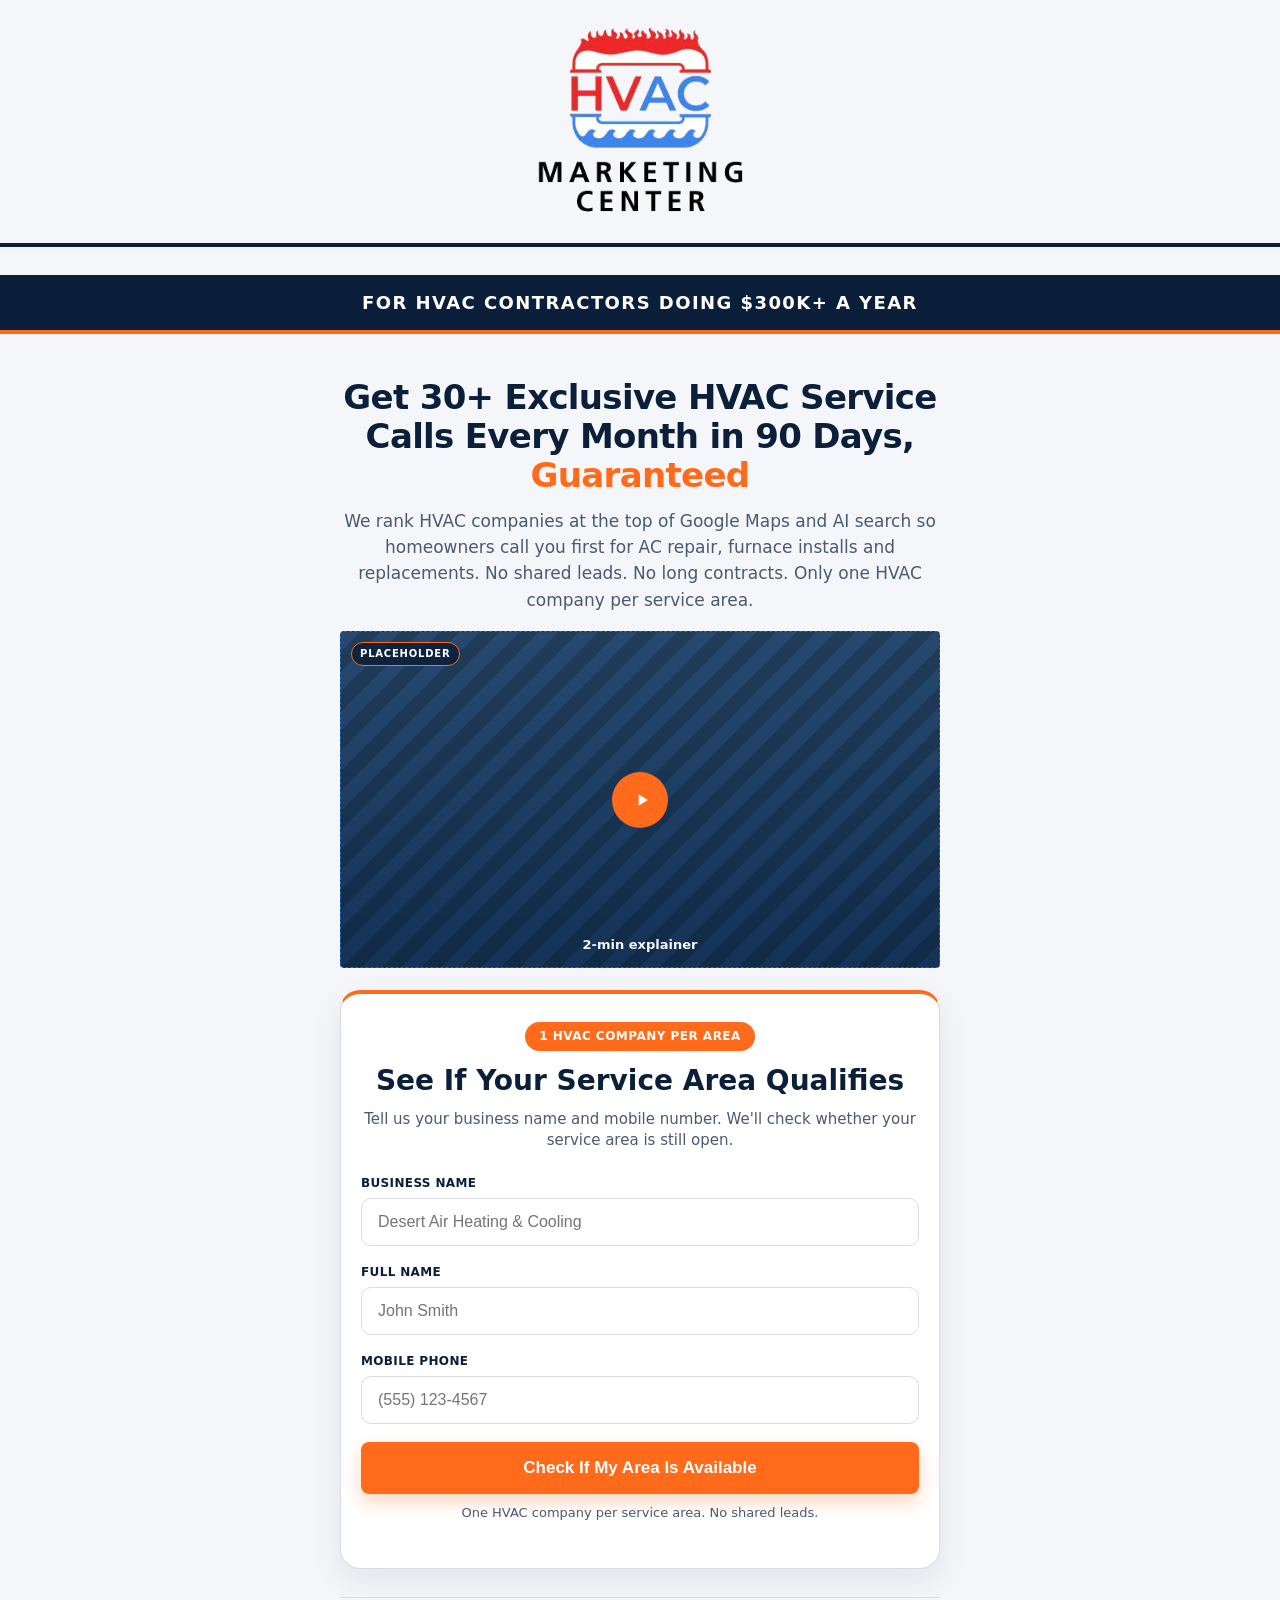
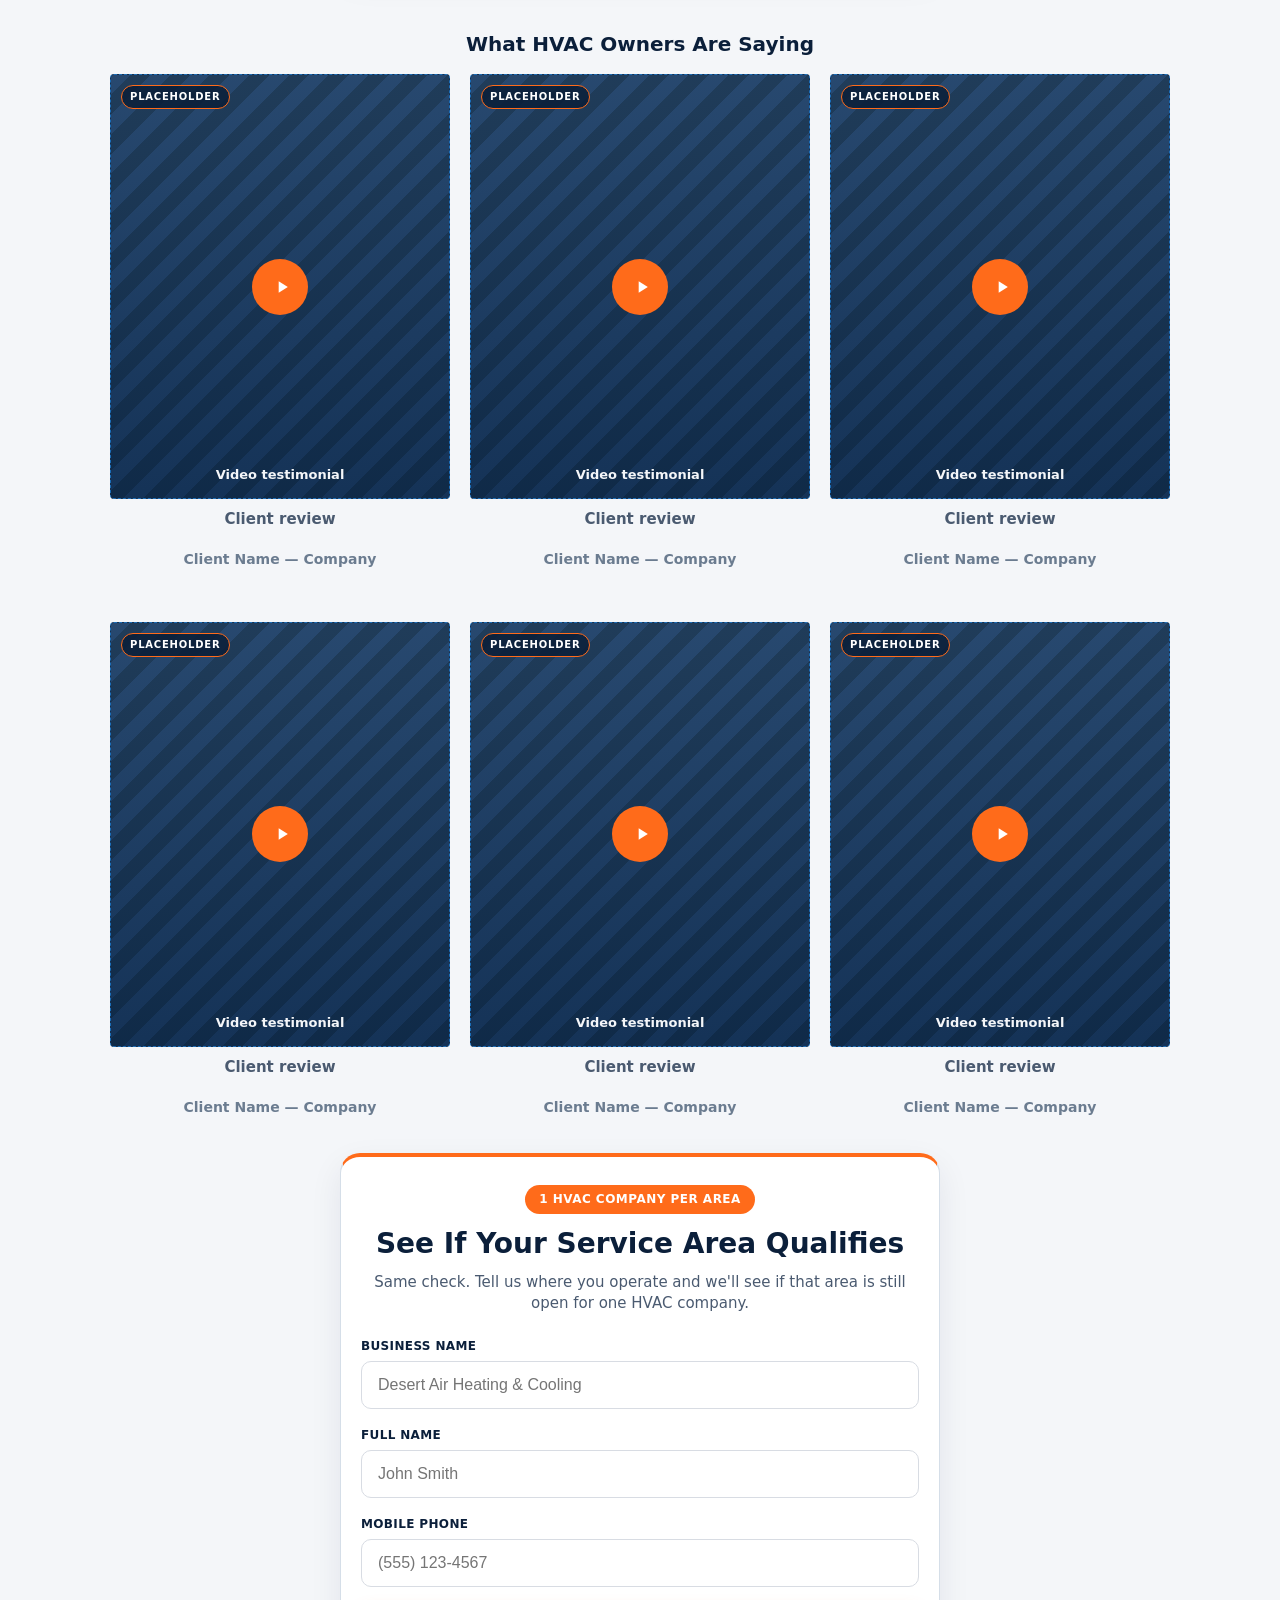
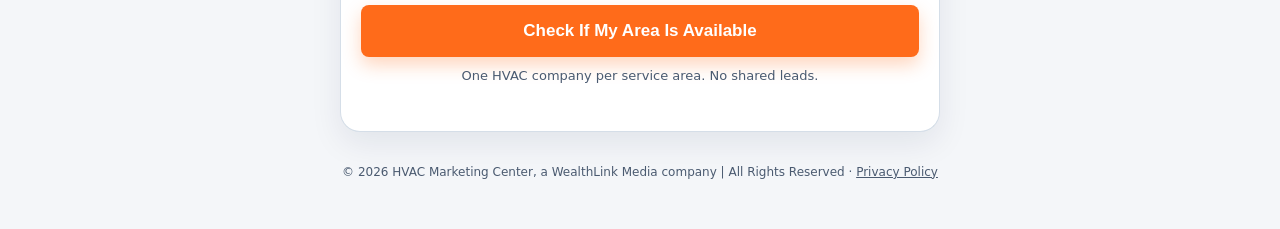
==== index.html @ e64378df "Add the HVAC Marketing Center landing site. Serve the funnel from the repository root so GitHub Page" ====
<!DOCTYPE html><html lang="en"><head>
<meta charset="utf-8">
<meta name="viewport" content="width=device-width, initial-scale=1">
<title>Get 30+ Exclusive HVAC Service Calls Every Month | HVAC Marketing Center</title>
<meta name="description" content="HVAC Marketing Center ranks HVAC contractors at the top of Google Maps and AI search. 30+ exclusive inbound calls a month in 90 days, guaranteed. One HVAC company per service area.">
<link rel="icon" type="image/png" href="assets/favicon.png">
<link rel="apple-touch-icon" href="assets/favicon.png">
<link rel="stylesheet" href="css/style.css?v=1">
<script src="js/config.js?v=1"></script>
</head>
<body>
<div class="thankyou-header">
  <a href="index.html"><img src="assets/logo-transparent.png" alt="HVAC Marketing Center" class="logo-img"></a>
</div>
<p class="hero-kicker">For HVAC Contractors Doing $300K+ a Year</p>
<div class="wrap">

  <h1>Get 30+ Exclusive HVAC Service Calls Every Month in 90 Days, <span class="accent">Guaranteed</span></h1>

  <p class="hero-sub">We rank HVAC companies at the top of Google Maps and AI search so homeowners call you first for AC repair, furnace installs and replacements. No shared leads. No long contracts. Only one HVAC company per service area.</p>

  <div id="explainer-video"></div>

  <div class="cta-box">
    <span class="cta-badge">1 HVAC Company Per Area</span>
    <p class="cta-box-heading">See If Your Service Area Qualifies</p>
    <p class="modal-sub">Tell us your business name and mobile number. We'll check whether your service area is still open.</p>
    <form id="leadFormTop" class="lead-form" novalidate>
      <div class="field" data-step="businessName">
        <div class="field-inner">
          <label for="topBusinessName">Business Name</label>
          <div class="autocomplete-wrapper">
            <input type="text" id="topBusinessName" name="businessName" placeholder="Desert Air Heating &amp; Cooling"
                   autocomplete="organization" role="combobox" aria-autocomplete="list"
                   aria-controls="topSuggestions" aria-expanded="false">
            <span class="ac-spinner" hidden></span>
            <ul class="ac-suggestions" id="topSuggestions" role="listbox" hidden></ul>
          </div>
          <input type="hidden" name="placeId" value="">
          <input type="hidden" name="placeAddress" value="">
        </div>
      </div>
      <div class="field" data-step="firstName">
        <div class="field-inner">
          <label for="topFirstName">Full Name</label>
          <input type="text" id="topFirstName" name="firstName" placeholder="John Smith" autocomplete="name">
        </div>
      </div>
      <div class="field" data-step="phone">
        <div class="field-inner">
          <label for="topPhone">Mobile Phone</label>
          <input type="tel" id="topPhone" name="phone" placeholder="(555) 123-4567" autocomplete="tel" inputmode="tel">
        </div>
      </div>
      <div class="field" data-step="submit">
        <div class="field-inner">
          <button type="submit" class="btn">Check If My Area Is Available</button>
          <p class="fine-print">One HVAC company per service area. No shared leads.</p>
        </div>
      </div>
    </form>
  </div>

  <hr class="divider">

  <h2 id="testimonials">What HVAC Owners Are Saying</h2>
  <div id="booking-testimonials"></div>

  <div class="cta-box">
    <span class="cta-badge">1 HVAC Company Per Area</span>
    <p class="cta-box-heading">See If Your Service Area Qualifies</p>
    <p class="modal-sub">Same check. Tell us where you operate and we'll see if that area is still open for one HVAC company.</p>
    <form id="leadFormBottom" class="lead-form" novalidate>
      <div class="field" data-step="businessName">
        <div class="field-inner">
          <label for="bottomBusinessName">Business Name</label>
          <div class="autocomplete-wrapper">
            <input type="text" id="bottomBusinessName" name="businessName" placeholder="Desert Air Heating &amp; Cooling"
                   autocomplete="organization" role="combobox" aria-autocomplete="list"
                   aria-controls="bottomSuggestions" aria-expanded="false">
            <span class="ac-spinner" hidden></span>
            <ul class="ac-suggestions" id="bottomSuggestions" role="listbox" hidden></ul>
          </div>
          <input type="hidden" name="placeId" value="">
          <input type="hidden" name="placeAddress" value="">
        </div>
      </div>
      <div class="field" data-step="firstName">
        <div class="field-inner">
          <label for="bottomFirstName">Full Name</label>
          <input type="text" id="bottomFirstName" name="firstName" placeholder="John Smith" autocomplete="name">
        </div>
      </div>
      <div class="field" data-step="phone">
        <div class="field-inner">
          <label for="bottomPhone">Mobile Phone</label>
          <input type="tel" id="bottomPhone" name="phone" placeholder="(555) 123-4567" autocomplete="tel" inputmode="tel">
        </div>
      </div>
      <div class="field" data-step="submit">
        <div class="field-inner">
          <button type="submit" class="btn">Check If My Area Is Available</button>
          <p class="fine-print">One HVAC company per service area. No shared leads.</p>
        </div>
      </div>
    </form>
  </div>

  <footer>© 2026 HVAC Marketing Center, a WealthLink Media company | All Rights Reserved · <a href="privacy.html">Privacy Policy</a></footer>
</div>

<script src="js/testimonials-data.js?v=1"></script>
<script src="js/main.js?v=1"></script>
<script>
  renderExplainerVideo("explainer-video", null, { autoplay: true });
  renderTestimonials("booking-testimonials", window.HOME_TESTIMONIAL_IDS);
  [document.getElementById("leadFormTop"), document.getElementById("leadFormBottom")].forEach((f) => {
    wireLeadForm(f);
    wireProgressiveForm(f);
  });
  wireBusinessAutocomplete(document.getElementById("topBusinessName"));
  wireBusinessAutocomplete(document.getElementById("bottomBusinessName"));
</script>

</body></html>
---- css/style.css ----
/* RankFlow Funnel — shared styles. Deliberately plain: system fonts,
   minimal shadows, no animation libraries. Keeps it fast and matches the
   "basic, not fancy" brief. */

:root {
  /* HVAC Marketing Center. Navy structure, cool blue accents, heat-orange CTAs. */
  --navy: #0B1F3A;
  --blue: #1E88E5;
  --blue-dark: #1565C0;
  --orange: #FF6B1A;
  --orange-dark: #E2550A;
  --gold: #FF6B1A;
  --text: #0B1F3A;
  --text-muted: #4A5A70;
  --border: #D5DEE8;
  --bg: #F4F6F9;
  --surface: #ffffff;
  --ink: #0B1F3A;
  --max-width: 520px;
}

* {
  box-sizing: border-box;
}

html {
  -webkit-text-size-adjust: 100%;
  background: var(--bg);
  color-scheme: light;
}

body {
  margin: 0;
  font-family: system-ui, -apple-system, "Segoe UI", Roboto, Helvetica, Arial, sans-serif;
  color: var(--text);
  background: var(--bg);
  line-height: 1.4;
  overflow-x: hidden; /* the testimonial-grid breakout below uses a 100vw
    trick that can overflow by the scrollbar's width - this is the standard,
    safe guard against that turning into page-wide horizontal scroll */
}

.wrap {
  max-width: var(--max-width);
  margin: 0 auto;
  padding: 12px 20px 48px;
}

img, video, iframe {
  max-width: 100%;
  display: block;
}

a {
  color: inherit;
}

/* Logo */
.logo {
  display: flex;
  align-items: center;
  justify-content: center;
  margin-bottom: 8px;
}
.logo-img {
  width: 240px;
  height: auto;
}
.thankyou-header a,
.logo a {
  text-decoration: none;
  display: inline-block;
}

/* Headings */
/* Full-bleed banner bar - lives outside .wrap in the markup so it isn't
   constrained by its padding on any side (top included). */
.hero-kicker {
  background: var(--navy);
  color: #fff;
  font-size: 15px;
  font-weight: 800;
  line-height: 1.3;
  text-align: center;
  text-transform: uppercase;
  letter-spacing: .08em;
  margin: 0 0 20px;
  padding: 16px 20px;
  border-bottom: 4px solid var(--orange);
}

/* Full-bleed banner carrying the real logo, used at the top of the
   thank-you page - same "lives outside .wrap" pattern as .hero-kicker. */
.thankyou-header {
  background: var(--bg);
  border-bottom: 4px solid var(--navy);
  text-align: center;
  padding: 22px 20px 18px;
  margin: 0 0 28px;
}
.thankyou-header .logo-img {
  width: 220px;
  margin: 0 auto;
}

/* Big circular checkmark on the thank-you page */
.success-icon {
  width: 72px;
  height: 72px;
  border-radius: 50%;
  background: var(--orange);
  display: flex;
  align-items: center;
  justify-content: center;
  margin: 0 auto 20px;
  box-shadow: 0 8px 20px rgba(255, 107, 26, 0.28);
}

.confirmed-phone-big {
  margin: 0;
  font-size: 22px;
  font-weight: 800;
}
.confirmed-phone-big a {
  color: var(--blue);
  text-decoration: none;
}

/* Small caption under the explainer video, and the divider/CTA-box pattern
   that replaces the inline calendar embeds below */
.video-caption {
  text-align: center;
  font-size: 13px;
  color: var(--text-muted);
  margin: 8px 0 20px;
}
.cta-box {
  background: var(--surface);
  border: 1px solid var(--border);
  border-top: 4px solid var(--orange);
  border-radius: 20px;
  padding: 28px 20px;
  text-align: center;
  margin: 8px 0 28px;
  box-shadow: 0 12px 32px rgba(11, 31, 58, 0.08);
}
.cta-badge {
  display: inline-block;
  background: var(--orange);
  color: #fff;
  font-size: 12px;
  font-weight: 800;
  text-transform: uppercase;
  letter-spacing: .04em;
  padding: 6px 14px;
  border-radius: 999px;
  margin: 0 0 14px;
}
.cta-box-heading {
  font-size: clamp(22px, 6vw, 28px);
  line-height: 1.15;
  text-align: center;
  font-weight: 800;
  margin: 0 0 12px;
}

h1 {
  font-size: 30px;
  line-height: 1.15;
  text-align: center;
  font-weight: 800;
  letter-spacing: -0.02em;
  margin: 0 0 12px;
  color: var(--navy);
}
h1 .accent {
  color: var(--orange);
}
h2 {
  font-size: 20px;
  text-align: center;
  margin: 32px 0 16px;
}

/* Guarantee text */
.guarantee {
  text-align: center;
  margin-bottom: 24px;
}
.guarantee p {
  margin: 0;
  font-size: 15px;
  color: var(--text-muted);
  line-height: 1.5;
}

.btn {
  display: block;
  width: 100%;
  background: var(--orange);
  color: #fff;
  border: none;
  border-radius: 8px;
  padding: 16px 18px;
  font-size: 17px;
  font-weight: 800;
  text-align: center;
  cursor: pointer;
  text-decoration: none;
  box-shadow: 0 8px 18px rgba(255, 107, 26, 0.28);
}
.btn:hover, .btn:focus {
  background: var(--orange-dark);
  color: #fff;
}
.cta-box .btn,
.lead-form .btn {
  width: 100%;
  min-width: 0;
}
.wrap > .btn {
  margin: 8px auto 28px;
}

.fine-print {
  text-align: center;
  font-size: 13px;
  color: var(--text-muted);
  margin: 10px 0 0;
}

/* Star rating + review line, shown under every CTA button */
.stars-row {
  text-align: center;
  font-size: 12px;
  color: var(--text-muted);
  margin: 14px 0 0;
}
.stars-row .stars {
  color: #5a8f3d;
  letter-spacing: 1px;
  margin-right: 3px;
}

.gold-divider {
  width: 60px;
  height: 3px;
  background: var(--gold);
  border: none;
  border-radius: 2px;
  margin: 36px auto;
}

.section-heading {
  text-align: center;
  font-weight: 800;
  font-size: 22px;
  line-height: 1.3;
  margin: 0 0 24px;
}

/* Sticky bottom CTA bar: fixed off-screen by default, slides up when
   .visible is toggled on by wireStickyCta() in main.js */
.sticky-cta {
  position: fixed;
  left: 0;
  right: 0;
  bottom: 0;
  background: #fff;
  border-top: 1px solid var(--border);
  box-shadow: 0 -4px 16px rgba(0, 0, 0, 0.08);
  padding: 12px 20px calc(14px + env(safe-area-inset-bottom, 0px));
  transform: translateY(100%);
  transition: transform 0.25s ease;
  z-index: 500;
}
.sticky-cta.visible {
  transform: translateY(0);
}
.sticky-cta .btn {
  max-width: var(--max-width);
  margin: 0 auto;
}
.sticky-cta .stars-row {
  margin-top: 8px;
}

/* Video testimonial card */
.video-card {
  position: relative;
  width: 100%;
  aspect-ratio: 4 / 5;
  background: #1a1a1a;
  border-radius: 4px;
  overflow: hidden;
  cursor: pointer;
  margin-bottom: 4px;
}
.video-card img {
  width: 100%;
  height: 100%;
  object-fit: cover;
}
.video-card video {
  width: 100%;
  height: 100%;
  object-fit: cover;
}
.play-btn {
  position: absolute;
  top: 50%;
  left: 50%;
  transform: translate(-50%, -50%);
  width: 56px;
  height: 56px;
  border-radius: 50%;
  background: var(--orange);
  display: flex;
  align-items: center;
  justify-content: center;
  pointer-events: none;
}
.play-btn svg {
  width: 20px;
  height: 20px;
  fill: #fff;
  margin-left: 3px;
}
.video-placeholder-label {
  position: absolute;
  bottom: 8px;
  left: 8px;
  right: 8px;
  color: #ccc;
  font-size: 11px;
  text-align: center;
  pointer-events: none;
}

.testimonial-quote {
  text-align: center;
  font-weight: 700;
  font-size: 18px;
  margin: 10px 0 2px;
}
.testimonial-attribution {
  text-align: center;
  font-weight: 700;
  font-size: 18px;
  margin: 0 0 28px;
  margin-top: 20px !important;
}

/* Modal */
.modal-overlay {
  display: none;
  position: fixed;
  inset: 0;
  background: rgba(0, 0, 0, 0.5);
  z-index: 1000;
  align-items: flex-start;
  justify-content: center;
  overflow-y: auto;
  padding: 24px 16px;
}
.modal-overlay.open {
  display: flex;
}
.modal {
  background: #fff;
  border-radius: 20px;
  padding: 28px 24px;
  width: 100%;
  max-width: 420px;
  position: relative;
}
.modal-close {
  position: absolute;
  top: 16px;
  right: 16px;
  width: 36px;
  height: 36px;
  display: flex;
  align-items: center;
  justify-content: center;
  background: #f1f1f3;
  border-radius: 50%;
  border: none;
  font-size: 18px;
  line-height: 1;
  cursor: pointer;
  color: var(--text-muted);
  padding: 0;
}
.modal h2 {
  margin: 0 0 10px !important;
  font-size: 26px;
  font-weight: 800;
  text-align: center;
}
.modal-sub {
  text-align: center;
  font-size: 15px;
  line-height: 1.4;
  color: var(--text-muted);
  margin: 0 0 24px;
}

.field {
  margin-bottom: 18px;
}
.field label {
  display: block;
  text-align: left;
  font-weight: 700;
  font-size: 14px;
  margin-bottom: 6px;
}
.field input[type="text"],
.field input[type="tel"] {
  width: 100%;
  text-align: left;
  padding: 12px;
  border: 1px solid #ccc;
  border-radius: 4px;
  font-size: 16px;
}
.radio-group {
  display: flex;
  flex-direction: column;
  gap: 8px;
}
.radio-option {
  display: flex;
  align-items: center;
  gap: 8px;
  font-size: 15px;
}
.radio-option input {
  width: 16px;
  height: 16px;
}

/* Booking page pieces */
.report-heading {
  font-size: 22px;
  font-weight: 700;
  text-align: center;
  margin: 8px 0 8px;
}
.report-subheading {
  text-align: center;
  font-size: 14px;
  color: var(--text-muted);
  margin: 0 0 24px;
}
.step-bar {
  background: var(--navy);
  color: #fff;
  text-align: center;
  font-weight: 700;
  font-size: 15px;
  line-height: 1.35;
  white-space: normal;
  padding: 12px 14px;
  border-radius: 4px;
  margin-bottom: 4px;
}
.step-bar u {
  text-decoration: underline;
}

.explainer-video-wrap {
  position: relative;
  margin-bottom: 16px;
}
.explainer-caption {
  position: absolute;
  bottom: 16px;
  left: 16px;
  right: 16px;
  color: #fff;
  font-weight: 700;
  font-size: 16px;
  text-align: center;
}

.step2-heading {
  text-align: center;
  font-weight: 700;
  font-size: 18px;
  margin: 16px 0 12px;
}

.calendar-card {
  /* No border or padding: GHL's embed renders its own bordered card, so a
     frame here would double up. Kept as a plain spacing wrapper. */
  margin-bottom: 32px;
}
.calendar-card-header {
  display: flex;
  align-items: center;
  gap: 12px;
  margin-bottom: 16px;
}
.calendar-avatar {
  width: 44px;
  height: 44px;
  border-radius: 50%;
  background: #ddd;
  flex-shrink: 0;
}
.calendar-card-header h3 {
  margin: 0;
  font-size: 18px;
}
.calendar-meta {
  display: flex;
  flex-direction: column;
  gap: 6px;
  font-size: 14px;
  color: var(--text-muted);
  margin-bottom: 16px;
}
.calendar-meta span {
  display: flex;
  align-items: center;
  gap: 6px;
}
.calendar-embed-container {
  min-height: 0;
}
.calendar-embed-container iframe {
  min-height: 750px;
}
.calendar-loading {
  text-align: center;
  color: var(--navy);
  background: var(--surface);
  border: 1px dashed var(--blue);
  border-radius: 12px;
  padding: 28px 16px;
  font-size: 15px;
  font-weight: 700;
}

/* Sorry / thank-you pages */
.center-text {
  text-align: left;
}
.center-text h1 {
  text-align: left;
  font-size: 24px;
}
.center-text p {
  font-size: 15px;
  color: var(--text);
}

.confirmed-phone {
  font-weight: 700;
}

footer {
  text-align: center;
  font-size: 12px;
  color: var(--text-muted);
  margin-top: 32px;
}
footer a {
  color: var(--text-muted);
  text-decoration: underline;
}

.divider {
  border: none;
  border-top: 1px solid var(--border);
  margin: 20px 0;
}

/* ============================================================
   Desktop / tablet — this was built mobile-first (every reference
   screenshot was a phone screenshot) and looked like a thin stripe
   of content in a sea of white on a real desktop screen. This
   widens things in two tiers rather than stretching everything to
   full width, which would look worse, not better:
     - single-column content (hero, form, calendar) gets modestly
       wider and slightly larger type
     - testimonials break out into a multi-column grid, since
       stacking vertical phone videos full-width on a 1440px screen
       is its own kind of ugly
   ============================================================ */
@media (min-width: 700px) {
  .wrap {
    max-width: 640px;
    padding-top: 24px;
  }
  .hero-kicker {
    font-size: 18px;
  }
  h1 {
    font-size: 34px;
  }
  .step-heading {
    font-size: 24px;
  }
  .report-heading {
    font-size: 26px;
  }
  .social-proof-cta {
    font-size: 19px;
  }
  .btn {
    width: auto;
    min-width: 320px;
    margin: 0 auto;
  }
  .fine-print,
  .social-proof-cta {
    margin-left: auto;
    margin-right: auto;
  }
}

@media (min-width: 900px) {
  .testimonial-grid {
    display: grid;
    grid-template-columns: repeat(3, 1fr);
    gap: 24px 20px;
    align-items: start;
    /* Break out of the narrower .wrap parent and self-center on the
       viewport. Using left:50% + translateX(-50%) instead of a plain
       negative-vw margin because the latter only centers correctly when
       the element ends up exactly 100vw wide - here max-width caps it
       narrower than that on anything wider than ~1100px, and a fixed
       margin doesn't adapt to that the way a transform percentage
       (relative to the element's own final width) does. */
    position: relative;
    left: 50%;
    transform: translateX(-50%);
    width: 100vw;
    max-width: 1100px;
    padding-left: 20px;
    padding-right: 20px;
  }
  #closing-testimonial {
    max-width: 640px;
    margin-left: auto;
    margin-right: auto;
  }
}

/* ============================================================
   Progressive lead form — fields expand/collapse instead of
   popping in. Height is animated with the grid 0fr -> 1fr trick
   (transitionable, unlike height:auto). .field-inner needs
   overflow:hidden for that to clip cleanly, so .is-open flips it
   back to visible once the animation is done - otherwise the
   Places dropdown gets cut off by its own parent.
   ============================================================ */
.lead-form .field {
  display: grid;
  grid-template-rows: 1fr;
  margin-bottom: 18px;
  opacity: 1;
  transition: grid-template-rows .38s cubic-bezier(.22,.61,.36,1),
              opacity .26s ease,
              margin-bottom .38s cubic-bezier(.22,.61,.36,1),
              filter .26s ease;
}
.lead-form .field > .field-inner {
  min-height: 0;
  overflow: hidden;
  transform: translateY(0);
  transition: transform .38s cubic-bezier(.22,.61,.36,1), visibility 0s;
}
.lead-form .field.is-open > .field-inner {
  overflow: visible;
}
.lead-form .field.is-hidden {
  grid-template-rows: 0fr;
  opacity: 0;
  margin-bottom: 0;
  filter: blur(3px);
  pointer-events: none;
}
.lead-form .field.is-hidden > .field-inner {
  transform: translateY(-10px);
  visibility: hidden;
  transition: transform .38s cubic-bezier(.22,.61,.36,1), visibility 0s linear .38s;
}

/* green tick on a completed field */
.lead-form .field > .field-inner > label {
  transition: color .2s ease;
  text-transform: uppercase;
  letter-spacing: .03em;
  font-size: 12px;
  font-weight: 800;
}
.lead-form .field.is-done > .field-inner > label::after {
  content: "✓";
  color: #2e9e4f;
  margin-left: 7px;
  font-size: 13px;
  animation: tickIn .3s cubic-bezier(.34,1.56,.64,1);
  display: inline-block;
}
@keyframes tickIn {
  from { transform: scale(0) rotate(-25deg); opacity: 0; }
  to   { transform: scale(1) rotate(0);      opacity: 1; }
}

/* thin progress bar at the top of the modal */
.form-progress {
  height: 3px;
  background: var(--border);
  border-radius: 2px;
  overflow: hidden;
  margin: 0 0 22px;
}
.form-progress i {
  display: block;
  height: 100%;
  width: 0%;
  background: linear-gradient(90deg, var(--navy) 0%, var(--blue) 55%, var(--orange) 100%);
  border-radius: 2px;
  transition: width .4s cubic-bezier(.22,.61,.36,1);
}

/* focus polish */
.lead-form input[type="text"]:focus,
.lead-form input[type="tel"]:focus {
  outline: none;
  border-color: var(--blue);
  box-shadow: 0 0 0 3px rgba(30, 136, 229, .18);
}
.lead-form input[type="text"],
.lead-form input[type="tel"] {
  transition: border-color .18s ease, box-shadow .18s ease;
  padding: 14px 16px;
  border-radius: 10px;
  border: 1.5px solid #d8dce3;
}
.lead-form .field.has-error input {
  border-color: #d33;
  animation: shake .32s;
}
@keyframes shake {
  0%,100% { transform: translateX(0); }
  25%     { transform: translateX(-5px); }
  75%     { transform: translateX(5px); }
}

/* ---------- Google Places custom autocomplete ---------- */
.autocomplete-wrapper {
  position: relative;
}
.ac-suggestions {
  position: absolute;
  top: calc(100% + 6px);
  left: 0;
  right: 0;
  margin: 0;
  padding: 5px;
  list-style: none;
  background: #fff;
  border: 1px solid var(--border);
  border-radius: 10px;
  box-shadow: 0 12px 34px rgba(0, 0, 0, .14);
  max-height: 264px;
  overflow-y: auto;
  z-index: 30;
  animation: acIn .18s ease;
}
@keyframes acIn {
  from { opacity: 0; transform: translateY(-6px); }
  to   { opacity: 1; transform: translateY(0); }
}
.ac-item {
  display: flex;
  align-items: flex-start;
  gap: 9px;
  padding: 9px 10px;
  border-radius: 7px;
  cursor: pointer;
}
.ac-item.active,
.ac-item:hover {
  background: #eef3ff;
}
.ac-item svg {
  width: 15px;
  height: 15px;
  flex-shrink: 0;
  margin-top: 2px;
  color: var(--blue);
}
.ac-text {
  display: flex;
  flex-direction: column;
  min-width: 0;
}
.ac-name {
  font-weight: 700;
  font-size: 14px;
  line-height: 1.3;
}
.ac-addr {
  font-size: 12px;
  color: var(--text-muted);
  line-height: 1.35;
  overflow: hidden;
  text-overflow: ellipsis;
  white-space: nowrap;
}
.ac-spinner {
  position: absolute;
  right: 12px;
  top: 14px;
  width: 16px;
  height: 16px;
  border: 2px solid var(--border);
  border-top-color: var(--blue);
  border-radius: 50%;
  animation: acSpin .7s linear infinite;
}
@keyframes acSpin { to { transform: rotate(360deg); } }

.autocomplete-wrapper.is-picked input {
  border-color: #2e9e4f;
  background-image: url("data:image/svg+xml,%3Csvg xmlns='http://www.w3.org/2000/svg' viewBox='0 0 24 24' fill='none' stroke='%232e9e4f' stroke-width='3' stroke-linecap='round'%3E%3Cpath d='M5 13l4 4 10-10'/%3E%3C/svg%3E");
  background-repeat: no-repeat;
  background-position: right 12px center;
  background-size: 15px;
  padding-right: 36px;
}

/* ============================================================
   Hover-preview video cards. The <video> is layered OVER the
   poster <img> rather than replacing it, so the poster is still
   there to fade back to when the cursor leaves, and re-entering
   the card doesn't re-download the file. States are set by
   wireVideoCards() in main.js:
     .is-previewing — playing (hover or click)
     .is-committed  — user clicked; keeps playing on mouse-out,
                      native controls are live
     .is-muted      — browser refused sound on this play attempt
   ============================================================ */
.video-card .hover-video {
  position: absolute;
  inset: 0;
  width: 100%;
  height: 100%;
  object-fit: cover;
  opacity: 0;
  transition: opacity .22s ease;
  pointer-events: none;
}
.video-card.is-previewing .hover-video {
  opacity: 1;
}
/* controls only need to receive clicks once the card is committed */
.video-card.is-committed .hover-video {
  pointer-events: auto;
}

.video-card img,
.video-card .play-btn {
  transition: opacity .22s ease;
}
.video-card.is-previewing img,
.video-card.is-previewing .play-btn {
  opacity: 0;
}

/* subtle lift so the card reads as interactive before you hover it */
.video-card {
  transition: transform .25s ease, box-shadow .25s ease;
}
@media (hover: hover) and (pointer: fine) {
  .video-card:hover {
    transform: translateY(-3px);
    box-shadow: 0 10px 28px rgba(0, 0, 0, .18);
  }
}

/* shown only when the browser blocked sound on this play attempt —
   i.e. the visitor hasn't clicked anything on the page yet */
.video-card .sound-hint {
  position: absolute;
  bottom: 10px;
  left: 50%;
  transform: translateX(-50%);
  background: rgba(0, 0, 0, .72);
  color: #fff;
  font-size: 12px;
  font-weight: 700;
  padding: 6px 12px;
  border-radius: 999px;
  opacity: 0;
  pointer-events: none;
  transition: opacity .2s ease;
  z-index: 3;
  white-space: nowrap;
}
.video-card.is-muted .sound-hint {
  opacity: 1;
}

@media (prefers-reduced-motion: reduce) {
  .lead-form .field,
  .lead-form .field > .field-inner,
  .form-progress i,
  .ac-suggestions,
  .video-card,
  .video-card img,
  .video-card .play-btn,
  .video-card .hover-video { transition: none; animation: none; }
  .video-card:hover { transform: none; }
}

/* springy pop when a conditional field appears */
.lead-form .field.just-revealed > .field-inner {
  animation: fieldPop .5s cubic-bezier(.34, 1.45, .64, 1);
}
@keyframes fieldPop {
  0%   { transform: translateY(-10px) scale(.96); }
  55%  { transform: translateY(3px) scale(1.015); }
  100% { transform: translateY(0) scale(1); }
}
.lead-form .field.just-revealed .radio-option,
.lead-form .field.just-revealed input {
  animation: fieldFade .45s ease both .06s;
}
@keyframes fieldFade {
  from { opacity: 0; transform: translateX(-6px); }
  to   { opacity: 1; transform: translateX(0); }
}

/* short standalone pages (no-google-business, sorry) */
.page-short {
  min-height: 70vh;
  display: flex;
  flex-direction: column;
  padding-top: 40px;
}
.page-short h1 {
  margin-top: 8px;
}
.page-copy {
  text-align: center;
  font-size: 17px;
  line-height: 1.6;
  color: var(--text);
  max-width: 36em;
  margin: 0 auto;
}
.page-copy a {
  color: var(--blue);
  font-weight: 700;
}
.page-short footer {
  margin-top: auto;
  padding-top: 40px;
}

@media (prefers-reduced-motion: reduce) {
  .lead-form .field.just-revealed > .field-inner,
  .lead-form .field.just-revealed input,
  .lead-form .field.just-revealed .radio-option { animation: none; }
}
/* ============================================================
   Thank-you page: the 2-minute video heading and the
   "More Testimonials" button beneath the testimonial grid.
   Both are targeted by ID so the shared h2 / .btn rules used
   everywhere else on the site are left alone.
   ============================================================ */
#stepBar {
  font-size: 23px;
  line-height: 1.32;
  font-weight: 800;
  margin: 30px 0 18px;
}
@media (min-width: 700px) {
  #stepBar {
    font-size: 28px;
  }
}

/* Pill button, sized to its own text rather than the full column,
   with breathing room above it. The ID beats the .btn width rules
   (including the ones inside the 700px media query) on specificity,
   so no !important is needed. */
#moreTestimonials {
  display: block;
  width: fit-content;
  min-width: 0;
  margin: 44px auto 0;
  padding: 15px 42px;
  border-radius: 9999px;
}

/* ------------------------------------------------------------
   Autocomplete dropdown stacking fix.

   The reveal animation puts `transform: translateY(...)` on
   .field-inner, and ANY non-none transform creates a stacking
   context. That traps .ac-suggestions' z-index:30 inside the
   business-name field, so it could never paint above the phone
   and revenue fields that come after it in the DOM - no matter
   how high that z-index went.

   Raising the whole field instead puts the trapped context above
   its later siblings, and the dropdown escapes with it.
   ------------------------------------------------------------ */
.lead-form .field {
  position: relative;
  z-index: 1;
}

/* Once a field has finished animating in, drop the transform entirely.
   `transform: none` is not a stacking context, so nothing inside the field
   is trapped any more. The hidden state keeps its translateY so the reveal
   animation is unaffected - transitions between `none` and a translate
   interpolate correctly. */
.lead-form .field.is-open > .field-inner {
  transform: none;
}

/* Belt and braces: even if a field somehow still forms a context, the
   business-name field outranks every field below it explicitly. Relying on
   `z-index: auto` for the later fields is what let this slip through the
   first time. */
.lead-form .field[data-step="businessName"] {
  z-index: 60;
}
.lead-form .field[data-step="phone"],
.lead-form .field[data-step="revenue"],
.lead-form .field[data-step="submit"] {
  z-index: 1;
}

/* And raise the list itself well clear of anything in the modal. */
.ac-suggestions {
  z-index: 100;
}

/* ============================================================
   Windows homepage hero: free-scan card.
   Everything here sits above the gold divider; the section below
   it is unchanged.
   ============================================================ */
.hero-sub {
  text-align: center;
  font-size: 16px;
  line-height: 1.55;
  color: var(--text-muted);
  max-width: 36em;
  margin: 0 auto 18px;
}

.scan-card {
  background: #fff;
  border: 1px solid var(--border);
  border-radius: 16px;
  box-shadow: 0 8px 30px rgba(0, 0, 0, .07);
  padding: 24px 20px;
  margin: 0 auto;
  max-width: 460px;
  /* The Places dropdown hangs out of this card, so it must not clip, and it
     needs to sit above the star row and divider that follow it. */
  overflow: visible;
  position: relative;
  z-index: 5;
}
.scan-title {
  text-align: center;
  font-weight: 800;
  font-size: 22px;
  line-height: 1.3;
  margin: 0 0 18px;
}
.scan-card .btn {
  width: 100%;
  min-width: 0;
  margin: 4px 0 0;
  border-radius: 10px;
}
.scan-note {
  text-align: center;
  font-size: 13px;
  color: var(--text-muted);
  margin: 12px 0 14px;
}

.field-note {
  font-size: 13px;
  color: var(--text-muted);
  margin: 6px 0 0;
}

@media (min-width: 700px) {
  .hero-sub { font-size: 17px; }
  .scan-card { max-width: 500px; padding: 28px 26px; }
}

/* ============================================================
   Legal pages (privacy policy, terms, etc.) - plain left-aligned
   document layout, distinct from the marketing pages' centered style.
   ============================================================ */
.legal-page h1 {
  text-align: left;
  font-size: 24px;
  letter-spacing: .02em;
}
.legal-page .legal-updated {
  color: var(--text-muted);
  font-size: 14px;
  margin: 0 0 28px;
}
.legal-page h2 {
  text-align: left;
  font-size: 17px;
  margin: 30px 0 8px;
}
.legal-page p {
  text-align: left;
  font-size: 15px;
  line-height: 1.6;
  color: var(--text);
  margin: 0 0 4px;
}
.legal-page p a {
  color: var(--blue);
}
.legal-page p {
  margin: 0 0 12px;
}

/* Empty testimonial lists and a missing explainer render these stand-in
   cards instead of a blank section. The Placeholder chip marks them as
   stand-ins, not client reviews and not a broken video file. */
.testimonial-placeholders .video-card.is-placeholder,
.explainer-video-wrap.is-placeholder .video-card.is-placeholder {
  cursor: default;
  background: #16304f;
  border: 1px dashed rgba(30, 136, 229, 0.7);
}
.explainer-video-wrap.is-placeholder {
  margin: 6px auto 22px;
}
.video-card.explainer-placeholder {
  aspect-ratio: 16 / 9;
  max-height: none;
  margin-bottom: 0;
}
.testimonial-placeholders .placeholder-thumb,
.explainer-video-wrap.is-placeholder .placeholder-thumb {
  position: absolute;
  inset: 0;
  display: flex;
  flex-direction: column;
  align-items: center;
  justify-content: flex-end;
  padding: 12px 10px 14px;
  background:
    linear-gradient(180deg, rgba(255, 255, 255, 0.06), rgba(11, 31, 58, 0.35)),
    repeating-linear-gradient(135deg, #1a3d66 0 14px, #12304f 14px 28px);
}
.testimonial-placeholders .placeholder-badge,
.explainer-video-wrap.is-placeholder .placeholder-badge {
  position: absolute;
  top: 10px;
  left: 10px;
  background: rgba(11, 31, 58, 0.88);
  color: #fff;
  border: 1px solid var(--orange);
  font-size: 10px;
  font-weight: 800;
  letter-spacing: 0.08em;
  text-transform: uppercase;
  padding: 4px 8px;
  border-radius: 999px;
}
.testimonial-placeholders .video-card.is-placeholder .play-btn,
.explainer-video-wrap.is-placeholder .play-btn {
  background: var(--orange);
}
.testimonial-placeholders .video-card.is-placeholder .play-btn svg,
.explainer-video-wrap.is-placeholder .play-btn svg {
  fill: #fff;
}
.testimonial-placeholders .placeholder-thumb-label,
.explainer-video-wrap.is-placeholder .placeholder-thumb-label {
  margin: 46px 0 0;
  color: #f4f6f9;
  font-size: 13px;
  font-weight: 700;
  line-height: 1.3;
  text-align: center;
}
.testimonial-placeholders .testimonial-quote {
  color: var(--text-muted);
  font-size: 15px;
  font-weight: 600;
}
.testimonial-placeholders .testimonial-attribution {
  color: #6b7c90;
  font-size: 14px;
  font-weight: 600;
}
@media (min-width: 640px) and (max-width: 899px) {
  .testimonial-placeholders {
    display: grid;
    grid-template-columns: repeat(2, minmax(0, 1fr));
    gap: 18px 12px;
    align-items: start;
  }
}
@media (hover: hover) and (pointer: fine) {
  .video-card.is-placeholder:hover {
    transform: none;
    box-shadow: none;
  }
}

.reach-note {
  margin: 0;
  font-size: 18px;
  font-weight: 800;
  color: var(--navy);
}
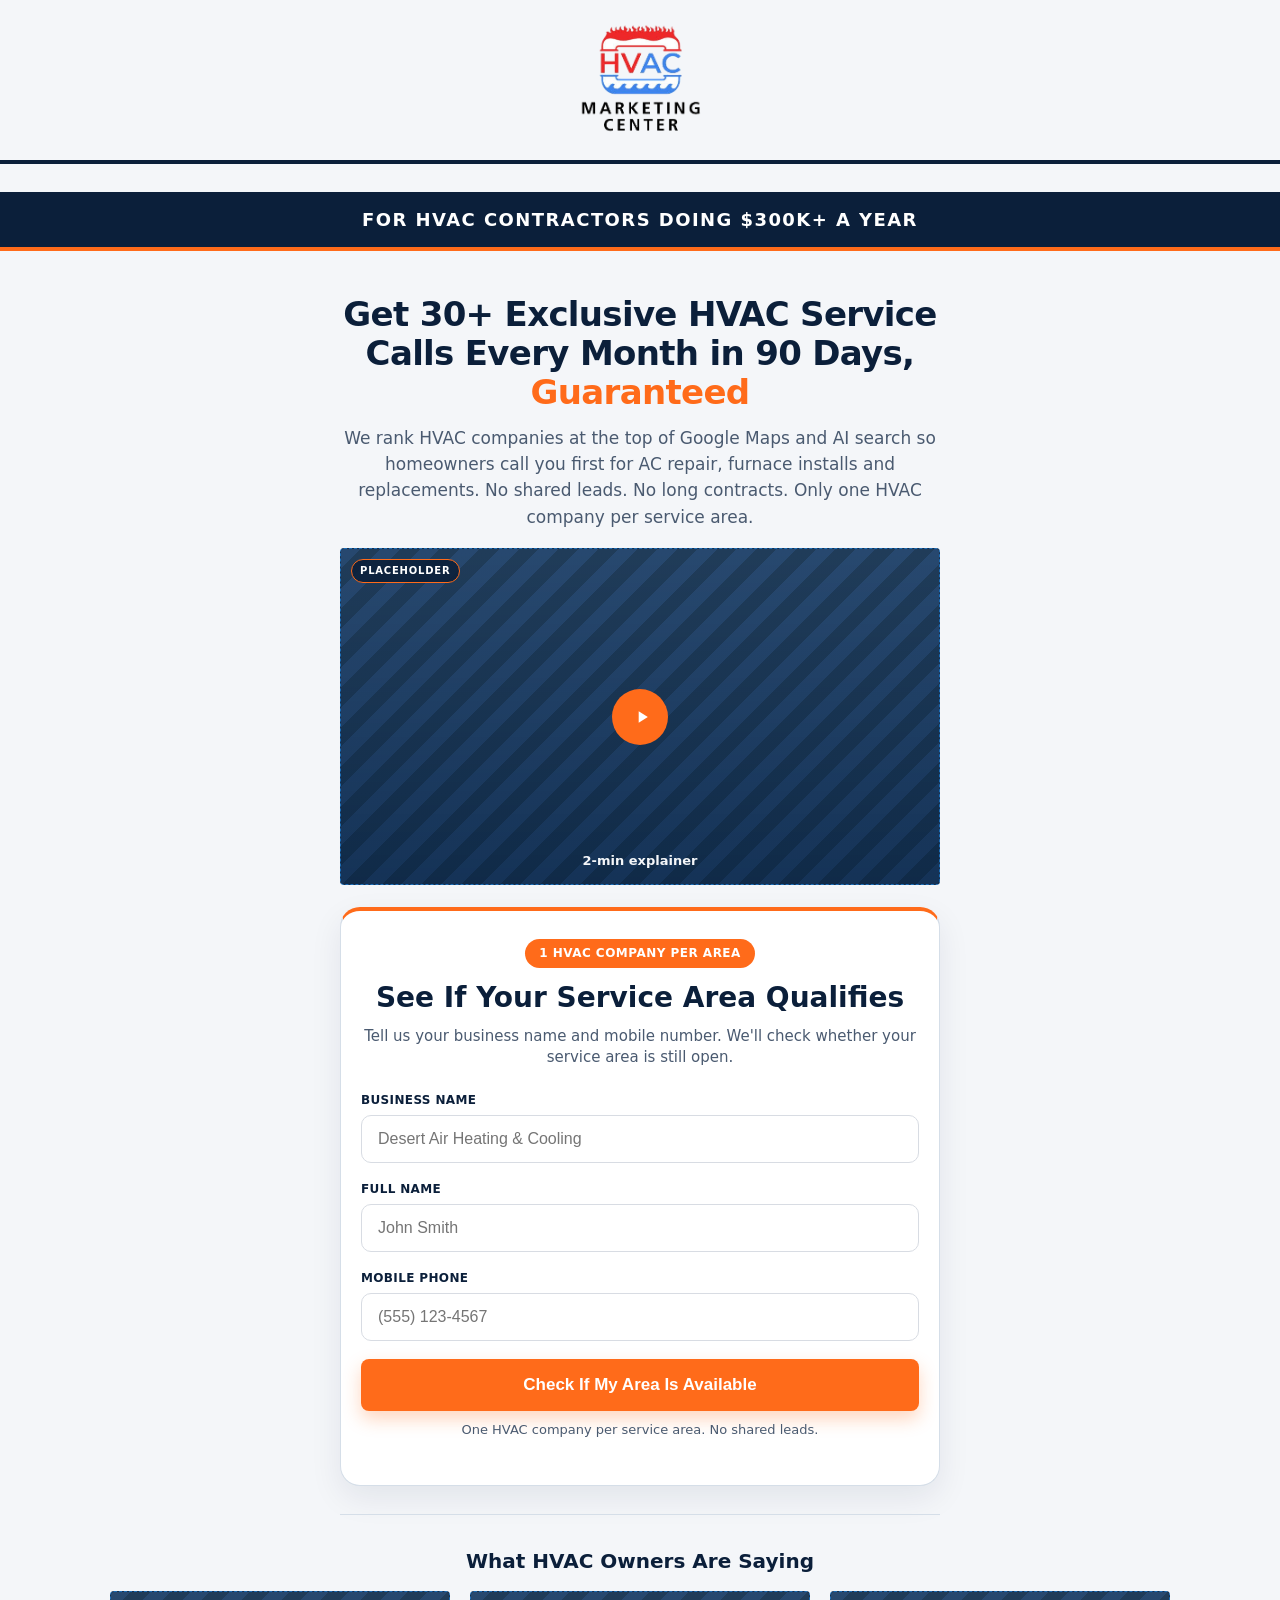
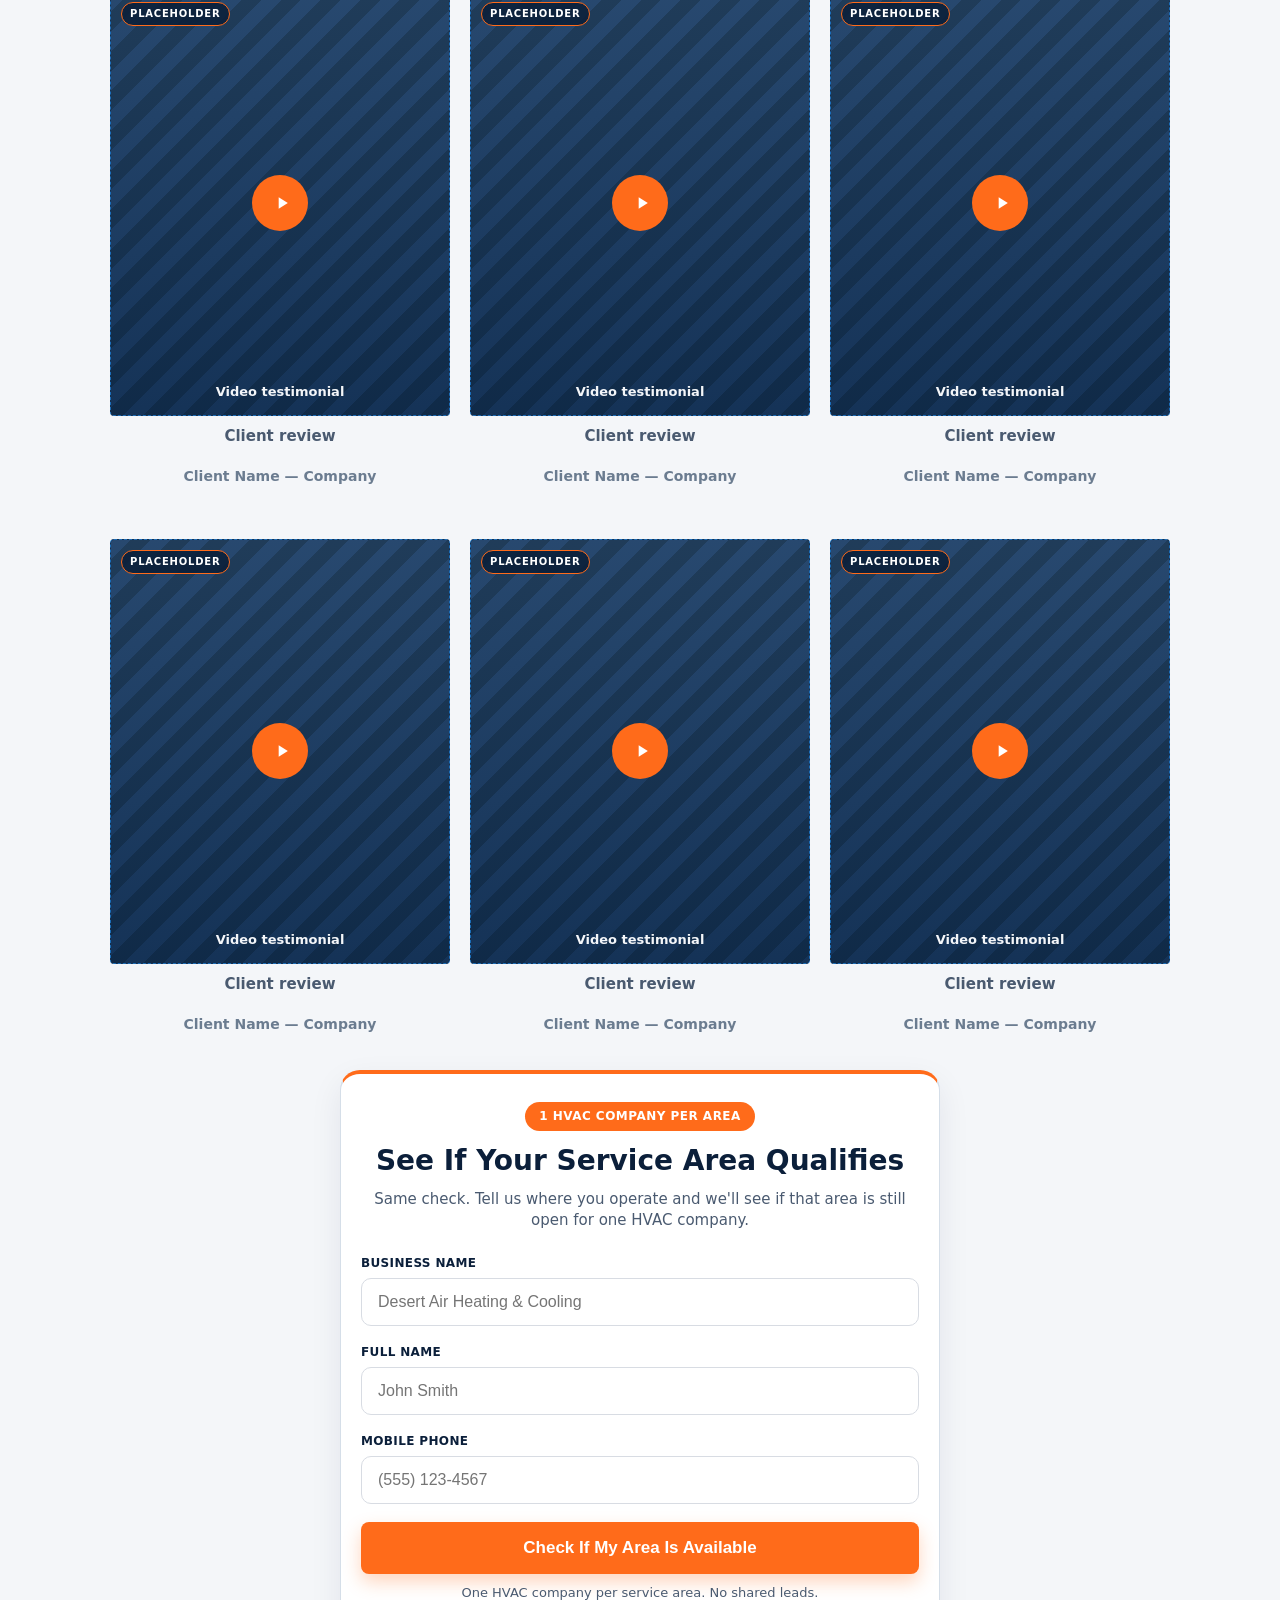
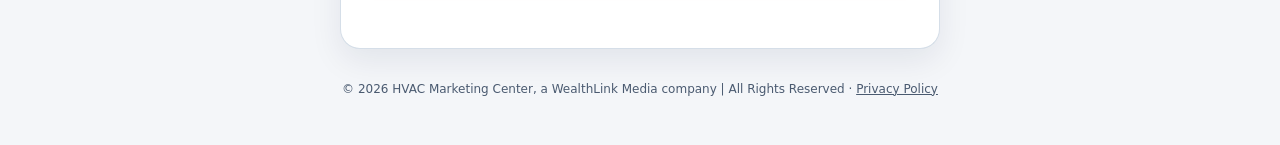
==== commit 7e49f7a3: "Shrink the shared header logo. Set the landing and thank-you header mark to 127px and reduce the log" ====
--- a/index.html
+++ b/index.html
@@ -5,7 +5,7 @@
 <meta name="description" content="HVAC Marketing Center ranks HVAC contractors at the top of Google Maps and AI search. 30+ exclusive inbound calls a month in 90 days, guaranteed. One HVAC company per service area.">
 <link rel="icon" type="image/png" href="assets/favicon.png">
 <link rel="apple-touch-icon" href="assets/favicon.png">
-<link rel="stylesheet" href="css/style.css?v=1">
+<link rel="stylesheet" href="css/style.css?v=2">
 <script src="js/config.js?v=1"></script>
 </head>
 <body>
--- a/css/style.css
+++ b/css/style.css
@@ -63,7 +63,7 @@
   margin-bottom: 8px;
 }
 .logo-img {
-  width: 240px;
+  width: 168px;
   height: auto;
 }
 .thankyou-header a,
@@ -99,7 +99,8 @@
   margin: 0 0 28px;
 }
 .thankyou-header .logo-img {
-  width: 220px;
+  width: 127px;
+  height: auto;
   margin: 0 auto;
 }
 
